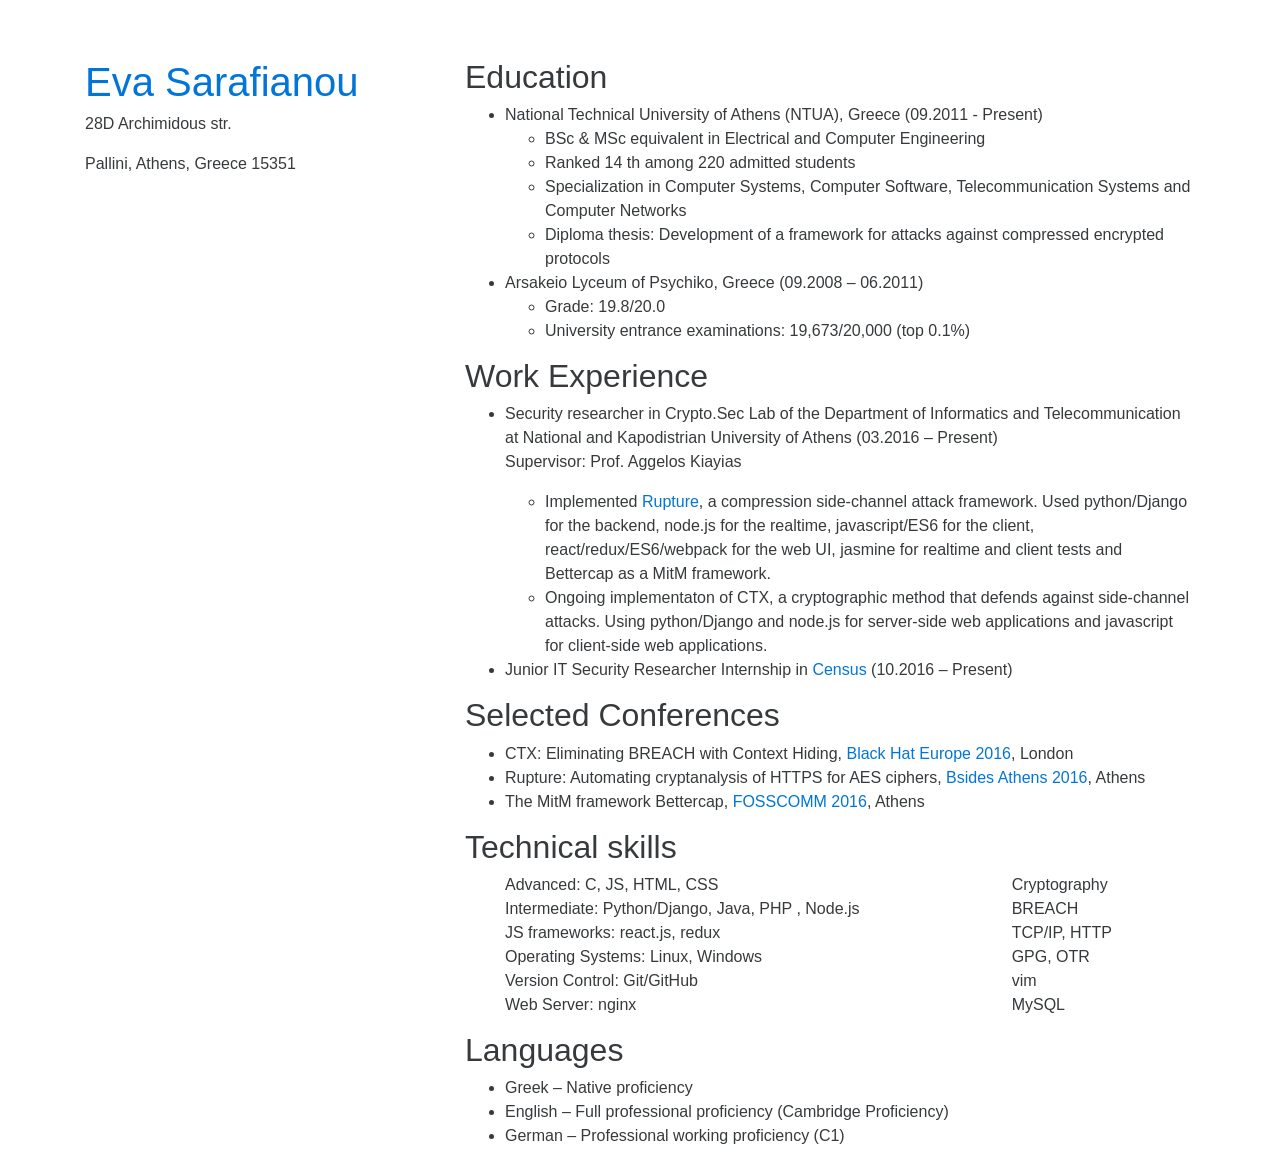
==== personal/resume.html @ 22e80ad6 "no download" ====
<!DOCTYPE html>
<html lang="en">

<head>

    <meta charset="utf-8">
    <meta http-equiv="X-UA-Compatible" content="IE=edge">
    <meta name="viewport" content="width=device-width, initial-scale=1">
    <title>Eva Sarafianou</title>
    <link rel="stylesheet" href="../css/bootstrap.min.css">
    <link href="../css/style.css" rel="stylesheet">
</head>

    <div class="container">
        <div class="row">
            <div class="col-md-4 pad">
                <h1> <a href="../index.html"> Eva Sarafianou </a>
                </h1>
                <p> 28D Archimidous str.</p>
                <p> Pallini, Athens, Greece 15351 </p>
            </div>

            <div class="col-md-8 pad">
                <h2> Education </h2>
                <ul >
                    <li> National Technical University of Athens (NTUA), Greece (09.2011 - Present)
                        <ul>
                            <li>BSc &amp; MSc equivalent in Electrical and Computer Engineering </li>
                            <li>Ranked 14 th among 220 admitted students</li>
                            <li>Specialization in Computer Systems, Computer Software, Telecommunication Systems and
                            Computer Networks</li>
                            <li>Diploma thesis: Development of a framework for attacks against compressed encrypted protocols</li>
                        </ul>
                    </li>
                    <li> Arsakeio Lyceum of Psychiko, Greece (09.2008 – 06.2011) </li>
                        <ul>
                            <li>Grade: 19.8/20.0</li>
                            <li>University entrance examinations: 19,673/20,000 (top 0.1%) </li>
                        </ul>
                    </li>
                </ul>
                <h2> Work Experience</h2>
                <ul>
                    <li> Security researcher in Crypto.Sec Lab of the Department of Informatics and Telecommunication at
                    National and Kapodistrian University of Athens (03.2016 – Present)
                        <p> Supervisor: Prof. Aggelos Kiayias </p>
                        <ul>
                            <li>Implemented <a href="https://ruptureit.com/">Rupture</a>,
                            a compression side-channel attack framework.
                            Used python/Django for the backend, node.js for the realtime, javascript/ES6 for the client,
                            react/redux/ES6/webpack for the web UI, jasmine for realtime and client tests and Bettercap
                            as a MitM framework.</li>
                            <li>Ongoing implementaton of CTX, a cryptographic method that defends
                            against side-channel attacks. Using python/Django and node.js for server-side web applications
                            and javascript for client-side web applications.</li>
                        </ul>
                    </li>
                    <li> Junior IT Security Researcher Internship in
                    <a href="https://census-labs.com/">Census</a> (10.2016 – Present) </li>
                </ul>
                <h2> Selected Conferences</h2>
                <ul>
                    <li>CTX: Eliminating BREACH with Context Hiding,
                    <a href="https://www.blackhat.com/eu-16/briefings.html#eva-sarafianou">Black Hat Europe 2016</a>, London</li>
                    <li>Rupture: Automating cryptanalysis of HTTPS for AES ciphers,
                    <a href="http://www.bsidesath.gr/schedule_track2.php">Bsides Athens 2016</a>, Athens</li>
                    <li>The MitM framework Bettercap,
                    <a href="http://fosscomm.cs.unipi.gr/index.php/event/eva_sarafianou/">FOSSCOMM 2016</a>, Athens</li>
                </ul>
                <h2>Technical skills</h2>
                <div class="row">
                    <div class="col-md-8">
                        <ul class="nobullet">
                            <li> Advanced: C, JS, HTML, CSS </li>
                            <li> Intermediate: Python/Django, Java, PHP , Node.js </li>
                            <li> JS frameworks: react.js, redux </li>
                            <li>Operating Systems: Linux, Windows </li>
                            <li>Version Control: Git/GitHub </li>
                            <li>Web Server: nginx</li>
                        </ul>
                    </div>
                    <div class="col-md-4">
                        <ul class="nobullet">
                            <li>Cryptography</li>
                            <li>BREACH</li>
                            <li>TCP/IP, HTTP</li>
                            <li>GPG, OTR</li>
                            <li>vim</li>
                            <li>MySQL</li>
                        </ul>
                    </div>
                </div>
                <h2>Languages </h2>
                <ul>
                    <li>Greek – Native proficiency</li>
                    <li>English – Full professional proficiency (Cambridge Proficiency)</li>
                    <li>German – Professional working proficiency (C1)</li>
                </ul>
            </div>
        </div>
    </div>
</body>

</html>
---- css/style.css ----
.contacticon .contacttext {
    padding: 10px;
    display: none;
}
.contacticon:hover .contacttext {
    display: block;
}
.avatar {
    background-repeat: no-repeat;
    background-position: 50%;
    border-radius: 50%;
    width: 150px;
    height: 150px;
}
.whitecolor {
    color: #fff;
}
.pad {
    padding-top: 60px;
}
.nobullet{
  list-style-type: none;
}
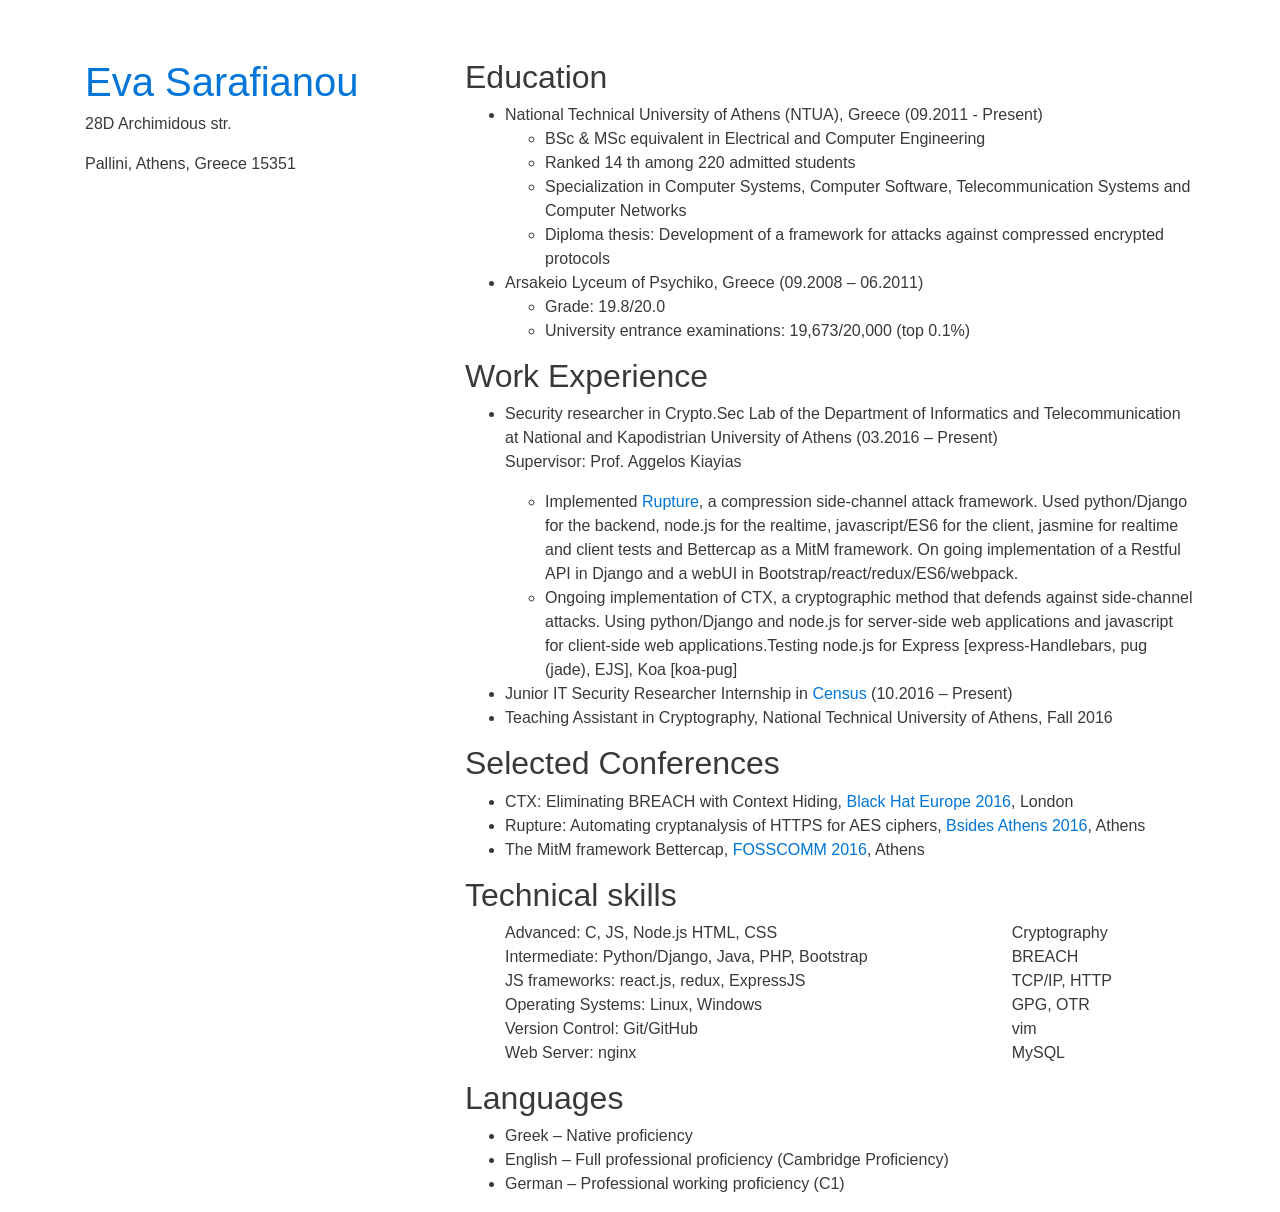
==== commit 7721f9e9: "Add teaching assistanse and a few other" ====
--- a/personal/resume.html
+++ b/personal/resume.html
@@ -46,17 +46,19 @@
                         <p> Supervisor: Prof. Aggelos Kiayias </p>
                         <ul>
                             <li>Implemented <a href="https://ruptureit.com/">Rupture</a>,
-                            a compression side-channel attack framework.
-                            Used python/Django for the backend, node.js for the realtime, javascript/ES6 for the client,
-                            react/redux/ES6/webpack for the web UI, jasmine for realtime and client tests and Bettercap
-                            as a MitM framework.</li>
-                            <li>Ongoing implementaton of CTX, a cryptographic method that defends
+                            a compression side-channel attack framework. Used python/Django for the backend, node.js
+                            for the realtime, javascript/ES6 for the client, jasmine for realtime and client tests and
+                            Bettercap as a MitM framework. On going implementation of a Restful API in Django and a webUI
+                            in Bootstrap/react/redux/ES6/webpack.</li>
+                            <li>Ongoing implementation of CTX, a cryptographic method that defends
                             against side-channel attacks. Using python/Django and node.js for server-side web applications
-                            and javascript for client-side web applications.</li>
+                            and javascript for client-side web applications.Testing node.js for Express [express-Handlebars,
+                            pug (jade), EJS], Koa [koa-pug]</li>
                         </ul>
                     </li>
                     <li> Junior IT Security Researcher Internship in
                     <a href="https://census-labs.com/">Census</a> (10.2016 – Present) </li>
+                    <li>Teaching Assistant in Cryptography, National Technical University of Athens, Fall 2016</li>
                 </ul>
                 <h2> Selected Conferences</h2>
                 <ul>
@@ -71,9 +73,9 @@
                 <div class="row">
                     <div class="col-md-8">
                         <ul class="nobullet">
-                            <li> Advanced: C, JS, HTML, CSS </li>
-                            <li> Intermediate: Python/Django, Java, PHP , Node.js </li>
-                            <li> JS frameworks: react.js, redux </li>
+                            <li>Advanced: C, JS, Node.js HTML, CSS </li>
+                            <li>Intermediate: Python/Django, Java, PHP, Bootstrap </li>
+                            <li>JS frameworks: react.js, redux, ExpressJS </li>
                             <li>Operating Systems: Linux, Windows </li>
                             <li>Version Control: Git/GitHub </li>
                             <li>Web Server: nginx</li>
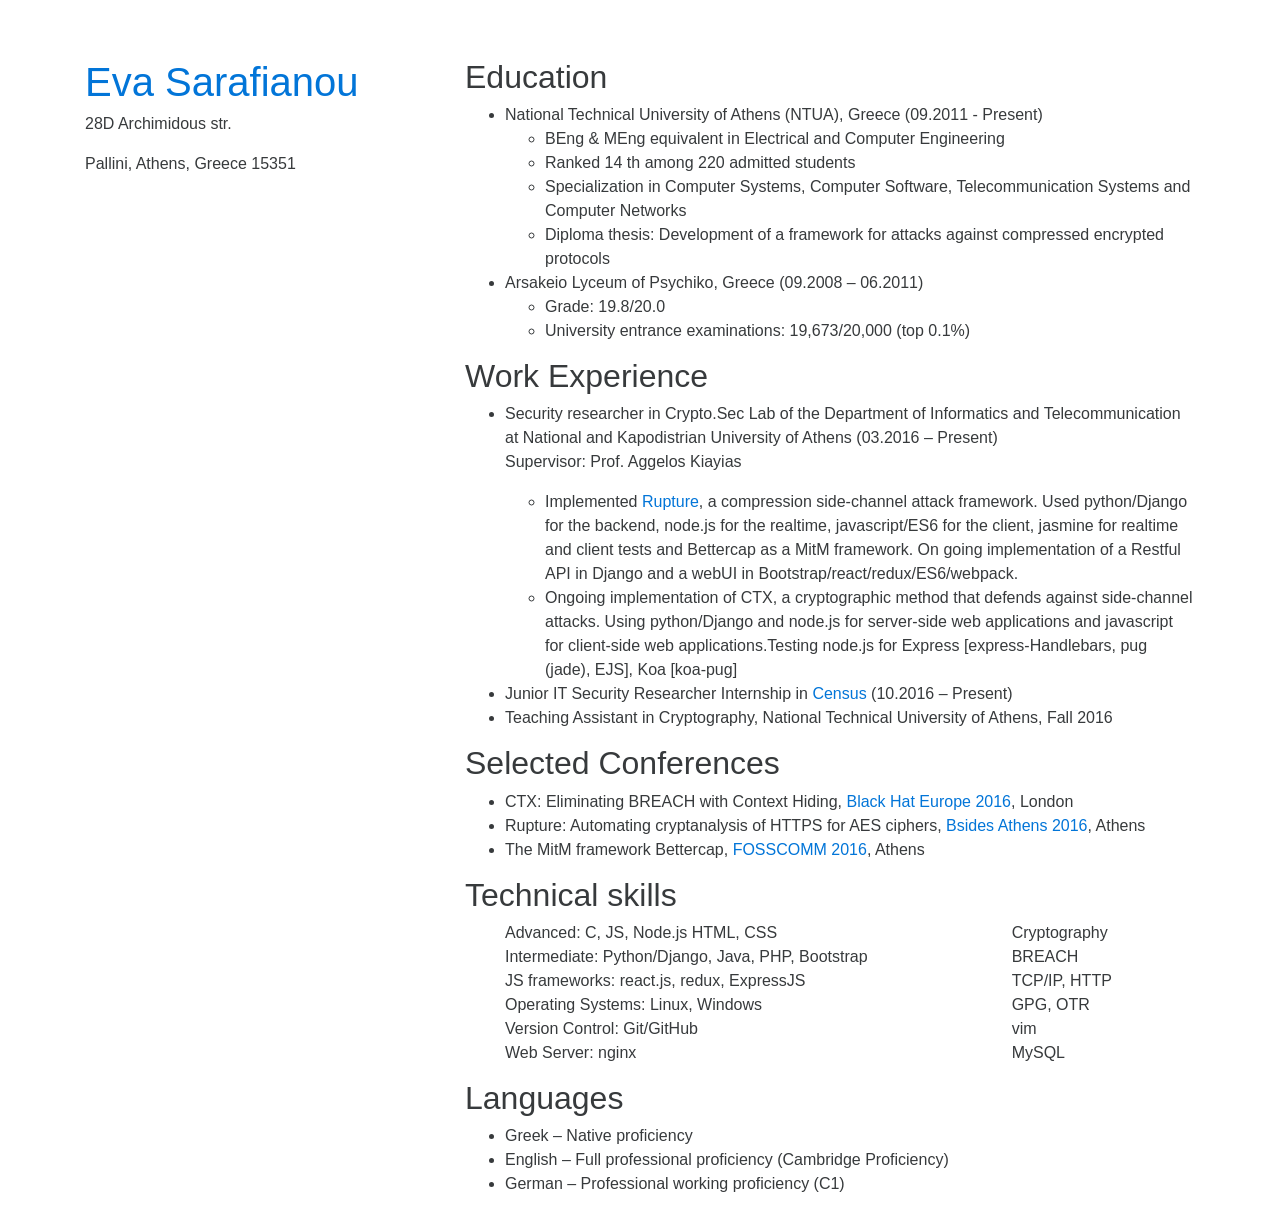
==== commit 67d3aaf2: "BSc/MSc to BEng/MEng" ====
--- a/personal/resume.html
+++ b/personal/resume.html
@@ -25,7 +25,7 @@
                 <ul >
                     <li> National Technical University of Athens (NTUA), Greece (09.2011 - Present)
                         <ul>
-                            <li>BSc &amp; MSc equivalent in Electrical and Computer Engineering </li>
+                            <li>BEng &amp; MEng equivalent in Electrical and Computer Engineering </li>
                             <li>Ranked 14 th among 220 admitted students</li>
                             <li>Specialization in Computer Systems, Computer Software, Telecommunication Systems and
                             Computer Networks</li>
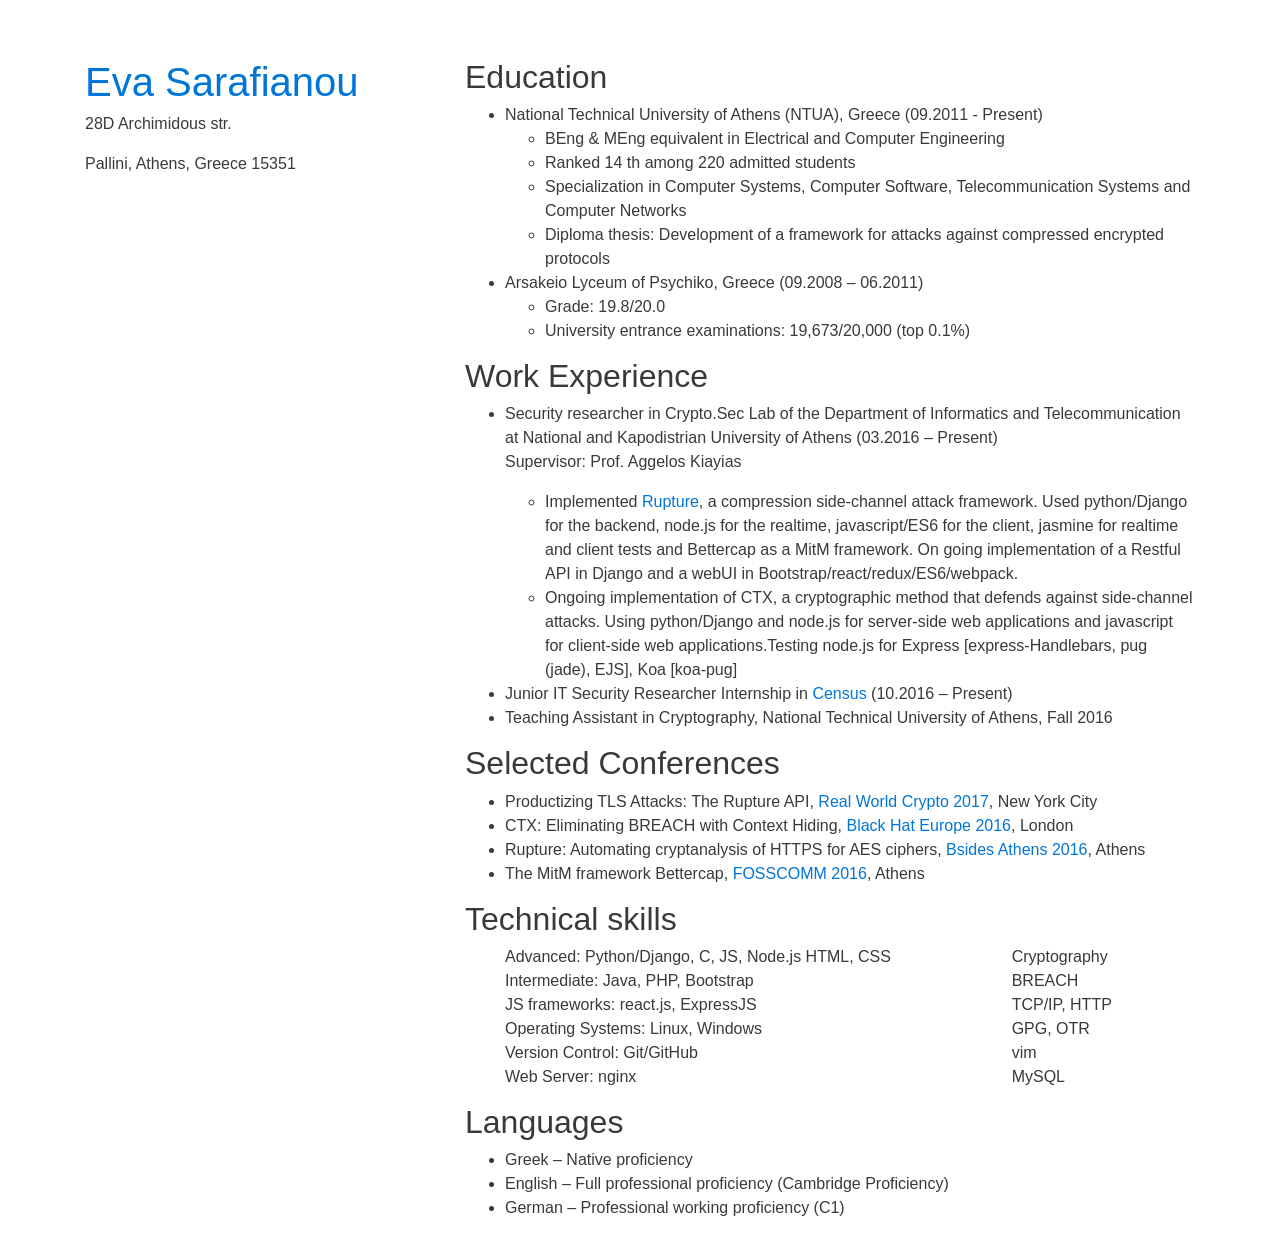
==== commit 649015b0: "Update resume" ====
--- a/personal/resume.html
+++ b/personal/resume.html
@@ -62,6 +62,8 @@
                 </ul>
                 <h2> Selected Conferences</h2>
                 <ul>
+                    <li>Productizing TLS Attacks: The Rupture API,
+                    <a href="https://www.realworldcrypto.com/rwc2017/program">Real World Crypto 2017</a>, New York City</li>
                     <li>CTX: Eliminating BREACH with Context Hiding,
                     <a href="https://www.blackhat.com/eu-16/briefings.html#eva-sarafianou">Black Hat Europe 2016</a>, London</li>
                     <li>Rupture: Automating cryptanalysis of HTTPS for AES ciphers,
@@ -73,9 +75,9 @@
                 <div class="row">
                     <div class="col-md-8">
                         <ul class="nobullet">
-                            <li>Advanced: C, JS, Node.js HTML, CSS </li>
-                            <li>Intermediate: Python/Django, Java, PHP, Bootstrap </li>
-                            <li>JS frameworks: react.js, redux, ExpressJS </li>
+                            <li>Advanced: Python/Django, C, JS, Node.js HTML, CSS </li>
+                            <li>Intermediate: Java, PHP, Bootstrap </li>
+                            <li>JS frameworks: react.js, ExpressJS </li>
                             <li>Operating Systems: Linux, Windows </li>
                             <li>Version Control: Git/GitHub </li>
                             <li>Web Server: nginx</li>
